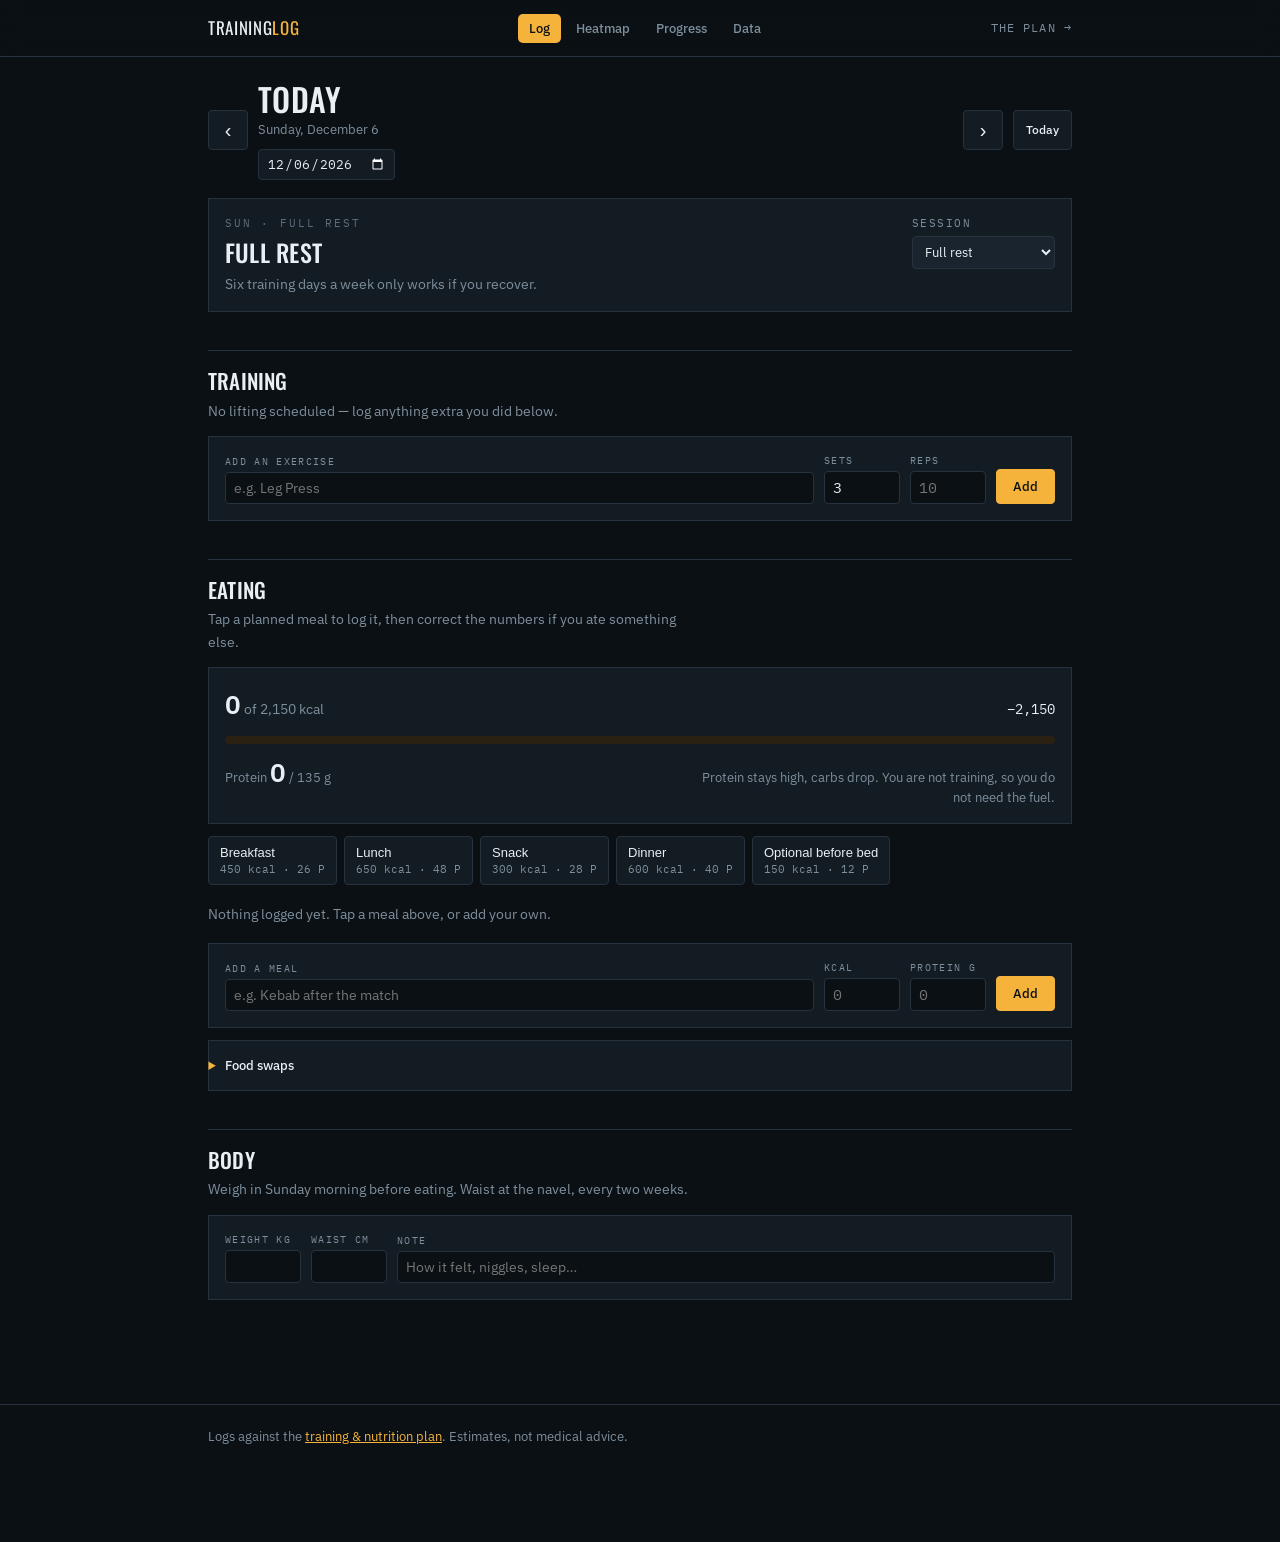
==== index.html @ fa5b1316 "Training log: daily workout and meal tracker" ====
<!doctype html>
<html lang="en"><head>
<meta charset="utf-8">
<meta name="viewport" content="width=device-width, initial-scale=1">
<title>Training Log</title>
<meta name="description" content="Daily workout and meal log for the training &amp; nutrition plan.">
<meta name="theme-color" content="#0B1015">
<link rel="preconnect" href="https://fonts.googleapis.com">
<link rel="preconnect" href="https://fonts.gstatic.com" crossorigin>
<link href="https://fonts.googleapis.com/css2?family=Oswald:wght@400;500;600&family=IBM+Plex+Mono:wght@400;500;600&family=IBM+Plex+Sans:wght@400;500;600&display=swap" rel="stylesheet">
<link rel="stylesheet" href="assets/css/app.css">
</head><body>

<header class="bar"><div class="bar-in">
  <a class="brand" href="#" aria-label="Training log">TRAINING<em>LOG</em></a>
  <nav class="tabs" role="tablist">
    <button data-view="log" class="is-on">Log</button>
    <button data-view="heatmap">Heatmap</button>
    <button data-view="progress">Progress</button>
    <button data-view="data">Data</button>
  </nav>
  <a class="plan-link" href="training-nutrition-plan.html">The plan &rarr;</a>
</div></header>

<main class="wrap">

<!-- ============ LOG ============ -->
<section class="view" id="view-log">
  <div class="date-row">
    <button id="prev" aria-label="Previous day">‹</button>
    <div class="date-mid">
      <h2 id="log-title">Today</h2>
      <p id="log-sub"></p>
      <input type="date" id="log-date" aria-label="Pick a date">
    </div>
    <button id="next" aria-label="Next day">›</button>
    <button id="today" class="btn-sm">Today</button>
  </div>

  <div id="session" class="card"></div>

  <div class="blk-head"><h3>Training</h3><p id="work-sum"></p></div>
  <div id="exercises"></div>

  <form id="add-ex" class="card add-row">
    <label class="fld grow"><span>Add an exercise</span><input name="exname" placeholder="e.g. Leg Press" autocomplete="off"></label>
    <label class="fld"><span>sets</span><input name="exsets" type="number" min="1" max="12" value="3" inputmode="numeric"></label>
    <label class="fld"><span>reps</span><input name="exreps" placeholder="10" autocomplete="off"></label>
    <button class="btn">Add</button>
  </form>

  <div class="blk-head"><h3>Eating</h3><p>Tap a planned meal to log it, then correct the numbers if you ate something else.</p></div>
  <div id="kcal-sum" class="card"></div>
  <div id="meal-presets" class="chips"></div>
  <ul id="meals" class="meal-list"></ul>

  <form id="add-meal" class="card add-row">
    <label class="fld grow"><span>Add a meal</span><input name="mname" placeholder="e.g. Kebab after the match" autocomplete="off"></label>
    <label class="fld"><span>kcal</span><input name="mkcal" type="number" min="0" step="10" placeholder="0" inputmode="numeric"></label>
    <label class="fld"><span>protein g</span><input name="mprot" type="number" min="0" step="1" placeholder="0" inputmode="numeric"></label>
    <button class="btn">Add</button>
  </form>

  <details class="card swaps-card">
    <summary>Food swaps</summary>
    <dl id="swaps" class="swaps"></dl>
  </details>

  <div class="blk-head"><h3>Body</h3><p>Weigh in Sunday morning before eating. Waist at the navel, every two weeks.</p></div>
  <div class="card body-row">
    <label class="fld"><span>Weight kg</span><input type="number" id="f-weight" step="0.1" min="0" inputmode="decimal"></label>
    <label class="fld"><span>Waist cm</span><input type="number" id="f-waist" step="0.5" min="0" inputmode="decimal"></label>
    <label class="fld grow"><span>Note</span><input type="text" id="f-note" placeholder="How it felt, niggles, sleep…" autocomplete="off"></label>
  </div>
</section>

<!-- ============ HEATMAP ============ -->
<section class="view" id="view-heatmap" hidden>
  <div class="blk-head"><h2>The last year</h2>
    <p>One square per day. Click a square to open that day's log.</p></div>

  <div class="filter-row" id="metric-pick" role="group" aria-label="Heatmap metric">
    <button data-metric="sets" class="is-on">Sets completed</button>
    <button data-metric="volume">Volume lifted</button>
    <button data-metric="kcal">Calories vs target</button>
  </div>

  <div class="card">
    <div class="heat-scroll"><div id="heat"></div></div>
    <div class="heat-legend" id="heat-legend"></div>
  </div>

  <dl class="stats" id="heat-stats"></dl>

  <details class="card">
    <summary>Every logged day, as a table</summary>
    <div class="tbl" id="heat-table"></div>
  </details>
</section>

<!-- ============ PROGRESS ============ -->
<section class="view" id="view-progress" hidden>
  <div class="hero" id="hero"></div>

  <div class="blk-head"><h3>Bodyweight</h3>
    <p>Compare weekly points, not day to day. Flat weight with climbing lifts is recomposition working.</p></div>
  <div class="card"><div id="chart-weight"></div></div>

  <div class="blk-head"><h3>Waist</h3>
    <p>In a recomposition the tape moves before the scale does.</p></div>
  <div class="card"><div id="chart-waist"></div></div>

  <div class="blk-head"><h3>Volume per week</h3>
    <p>Weight × reps across every completed set. If this is not trending up, nothing else matters.</p></div>
  <div class="card"><div id="chart-volume"></div></div>

  <div class="blk-head"><h3>Lifts</h3><p>Your best set on every exercise you have logged.</p></div>
  <div class="card tbl" id="lifts"></div>
</section>

<!-- ============ DATA ============ -->
<section class="view" id="view-data" hidden>
  <div class="blk-head"><h2>Your data</h2>
    <p>The log is saved in this browser only — nothing is uploaded anywhere. Clearing site data or
       switching device or browser loses it, so export a copy now and then.</p></div>
  <div class="card">
    <p id="data-sum" class="data-sum"></p>
    <div class="add-row">
      <button class="btn" id="export">Export JSON</button>
      <label class="btn btn-ghost">Import JSON<input type="file" id="import" accept="application/json" hidden></label>
      <button class="btn btn-danger" id="wipe">Delete everything</button>
    </div>
  </div>
</section>

</main>

<footer class="foot"><div class="wrap">
  <p>Logs against the <a href="training-nutrition-plan.html">training &amp; nutrition plan</a>.
     Estimates, not medical advice.</p>
</div></footer>

<script src="assets/js/plan.js"></script>
<script src="assets/js/store.js"></script>
<script src="assets/js/charts.js"></script>
<script src="assets/js/app.js"></script>
</body></html>
---- assets/css/app.css ----
/* Same palette and type as training-nutrition-plan.html, so the log and the plan
   read as one thing. */

:root{
  --ink:#0B1015; --panel:#131B23; --panel2:#1A242E; --line:#26333E;
  --chalk:#E9EFF4; --mute:#7E8F9C; --amber:#F5B33C; --pitch:#3E9B6E; --rest:#5E6E7C;
  --danger:#D9634C;
  --disp:"Oswald","Haettenschweiler","Arial Narrow",sans-serif;
  --body:"IBM Plex Sans",system-ui,-apple-system,sans-serif;
  --mono:"IBM Plex Mono","SFMono-Regular",Consolas,monospace;
}
*{box-sizing:border-box}
body{margin:0;background:var(--ink);color:var(--chalk);font:400 16px/1.6 var(--body);
  -webkit-font-smoothing:antialiased}
h1,h2,h3,h4{font-family:var(--disp);font-weight:500;letter-spacing:.01em;margin:0;line-height:1.15}
.num{font-family:var(--mono);font-variant-numeric:tabular-nums}
.wrap{max-width:900px;margin:0 auto;padding:0 18px 72px}
.unit{color:var(--mute);font-weight:400}
.empty{color:var(--mute);font-size:14px;margin:6px 0}

/* ---- top bar ---- */
.bar{position:sticky;top:0;z-index:40;background:rgba(11,16,21,.94);
  backdrop-filter:blur(10px);border-bottom:1px solid var(--line)}
.bar-in{max-width:900px;margin:0 auto;padding:0 18px;display:flex;align-items:center;
  justify-content:space-between;gap:14px;height:56px}
.brand{font-family:var(--disp);font-size:17px;letter-spacing:.04em;text-decoration:none;color:var(--chalk)}
.brand em{font-style:normal;color:var(--amber)}
.plan-link{font-family:var(--mono);font-size:11.5px;letter-spacing:.1em;text-transform:uppercase;
  color:var(--mute);text-decoration:none;white-space:nowrap}
.plan-link:hover{color:var(--amber)}
.tabs{display:flex;gap:4px;overflow-x:auto;scrollbar-width:none}
.tabs::-webkit-scrollbar{display:none}
.tabs button{background:none;border:0;color:var(--mute);font:500 13px/1 var(--body);
  padding:8px 11px;border-radius:5px;cursor:pointer;white-space:nowrap}
.tabs button:hover{color:var(--chalk)}
.tabs button.is-on{color:var(--ink);background:var(--amber)}

/* ---- blocks ---- */
.blk-head{margin:38px 0 14px;border-top:1px solid var(--line);padding-top:18px}
.blk-head h2{font-size:30px;text-transform:uppercase}
.blk-head h3{font-size:21px;text-transform:uppercase}
.blk-head p{margin:6px 0 0;color:var(--mute);font-size:14px;max-width:62ch}
.card{background:var(--panel);border:1px solid var(--line);padding:16px;margin:0 0 12px}

/* ---- date row ---- */
.date-row{display:flex;align-items:center;gap:10px;padding:24px 0 18px}
.date-mid{flex:1;min-width:0}
.date-mid h2{font-size:32px;text-transform:uppercase}
.date-mid p{margin:2px 0 0;color:var(--mute);font-size:13px}
#log-date{margin-top:8px;background:var(--panel);border:1px solid var(--line);color:var(--chalk);
  font:400 13px var(--mono);padding:5px 8px;border-radius:4px;color-scheme:dark}
.date-row>button{background:var(--panel);border:1px solid var(--line);color:var(--chalk);
  width:40px;height:40px;font-size:20px;cursor:pointer;border-radius:4px;flex:none}
.date-row>button:hover{border-color:var(--amber);color:var(--amber)}
.btn-sm{width:auto!important;padding:0 12px;font:500 12px/1 var(--body)!important}

/* ---- session header ---- */
.sess-head{display:flex;justify-content:space-between;align-items:flex-start;gap:16px;flex-wrap:wrap}
.eyebrow{font-family:var(--mono);font-size:10.5px;letter-spacing:.2em;text-transform:uppercase;
  color:var(--amber);margin:0 0 8px}
.eyebrow.football{color:var(--pitch)} .eyebrow.rest{color:var(--rest)}
.sess-head h3{font-size:24px;text-transform:uppercase}
.sess-focus{margin:6px 0 0;color:var(--mute);font-size:14px;max-width:52ch}
.swap-sess{font-family:var(--mono);font-size:10.5px;letter-spacing:.14em;text-transform:uppercase;
  color:var(--mute);display:flex;flex-direction:column;gap:5px}
.swap-sess select{background:var(--panel2);border:1px solid var(--line);color:var(--chalk);
  font:400 13px var(--body);padding:6px 8px;border-radius:4px}

/* ---- exercise cards ---- */
.ex{background:var(--panel);border:1px solid var(--line);padding:14px 16px;margin:0 0 10px}
.ex-head{display:flex;justify-content:space-between;align-items:baseline;gap:12px}
.ex-head h4{font-size:18px;text-transform:uppercase}
.badge{font:500 9.5px/1 var(--mono);letter-spacing:.14em;color:var(--ink);background:var(--mute);
  padding:3px 5px;margin-left:8px;vertical-align:middle;border-radius:3px}
.ex-load{margin:0;font-family:var(--mono);font-size:14px;color:var(--amber);white-space:nowrap}
.ex-load .x{color:var(--mute)}
.ex-meta{margin:5px 0 0;color:var(--mute);font-size:12.5px}
.tag{display:inline-block;margin-left:8px;border:1px solid var(--line);padding:1px 6px;
  border-radius:3px;font-size:11.5px}
.last{margin:8px 0 0;font-size:12.5px;color:var(--mute)}
.last .num{color:var(--chalk)}
.cue{margin:10px 0 0;font-size:13.5px;color:var(--mute);border-left:2px solid var(--amber);padding-left:10px}

.sets{margin:12px 0 0;display:flex;flex-direction:column;gap:6px}
.set{display:flex;align-items:flex-end;gap:8px;background:var(--panel2);padding:7px 9px;border-radius:4px}
.set.is-done{background:#172620;box-shadow:inset 2px 0 0 var(--pitch)}
.set-n{width:16px;color:var(--mute);font-size:12px;flex:none;padding-bottom:7px}
.fld{display:flex;flex-direction:column;gap:3px;min-width:0}
.fld>span{font-family:var(--mono);font-size:9.5px;letter-spacing:.14em;text-transform:uppercase;color:var(--mute)}
.fld input,.fld select{background:var(--ink);border:1px solid var(--line);color:var(--chalk);
  font:400 15px var(--mono);padding:6px 8px;border-radius:4px;width:76px;min-width:0}
.fld.grow{flex:1}.fld.grow input{width:100%;font-family:var(--body);font-size:14px}
.fld input:focus{outline:none;border-color:var(--amber)}
.tick{flex:none;width:38px;height:34px;border:1px solid var(--line);background:var(--ink);
  color:var(--mute);font-size:15px;cursor:pointer;border-radius:4px}
.tick[aria-pressed="true"]{background:var(--pitch);border-color:var(--pitch);color:var(--ink)}
.x{flex:none;width:28px;height:34px;border:1px solid var(--line);background:none;color:var(--mute);
  font-size:17px;line-height:1;cursor:pointer;border-radius:4px}
.x:hover{color:var(--danger);border-color:var(--danger)}
.ex-foot{margin:11px 0 0;display:flex;gap:16px}
.lnk{background:none;border:0;padding:0;color:var(--amber);font:500 12.5px var(--body);cursor:pointer}
.lnk:hover{text-decoration:underline}
.lnk-dim{color:var(--mute);margin-left:auto}

.add-row{display:flex;gap:10px;align-items:flex-end;flex-wrap:wrap}
.btn{background:var(--amber);border:1px solid var(--amber);color:var(--ink);
  font:500 13px/1 var(--body);padding:10px 16px;cursor:pointer;border-radius:4px}
.btn:hover{filter:brightness(1.08)}
.btn-ghost{background:none;color:var(--chalk);border-color:var(--line)}
.btn-danger{background:none;color:var(--danger);border-color:var(--danger)}

/* ---- calories meter ---- */
.meter-top{display:flex;justify-content:space-between;align-items:baseline;gap:12px;font-size:14px}
.meter-top>span:first-child b{font-size:26px;font-family:var(--body);font-weight:600;font-variant-numeric:normal}
.meter-sub b{font-family:var(--body);font-weight:600;font-variant-numeric:normal}
.meter-top .over{color:var(--danger)}
.meter-track{height:8px;background:#2A2113;border-radius:4px;margin:10px 0 8px;overflow:hidden}
.meter-fill{height:100%;background:var(--amber);border-radius:4px;transition:width .18s ease}
.meter-sub{font-size:12.5px;color:var(--mute)}
.meter-sub b{color:var(--chalk)}
.meter-sub>span:last-child{text-align:right;max-width:46ch}

.chips{display:flex;flex-wrap:wrap;gap:7px;margin:0 0 12px}
.chip{display:flex;flex-direction:column;gap:2px;text-align:left;background:var(--panel);
  border:1px solid var(--line);color:var(--chalk);padding:8px 11px;cursor:pointer;border-radius:4px}
.chip:hover{border-color:var(--amber)}
.chip-when{font-size:13px}
.chip-n{font-size:11px;color:var(--mute)}

.meal-list{list-style:none;margin:0 0 12px;padding:0;display:flex;flex-direction:column;gap:6px}
.meal{display:flex;align-items:flex-end;gap:8px;background:var(--panel);border:1px solid var(--line);
  padding:9px 11px;border-radius:4px}
.meal-txt{flex:1;min-width:0;display:flex;flex-direction:column;gap:2px}
.meal-when{background:none;border:0;color:var(--chalk);font:500 14px var(--body);padding:2px 0;width:100%}
.meal-when:focus{outline:none;border-bottom:1px solid var(--amber)}
.meal-what{font-size:12px;color:var(--mute);overflow:hidden;text-overflow:ellipsis;white-space:nowrap}
.meal .fld input{width:64px}

.swaps{margin:12px 0 0;display:grid;gap:8px}
.swap{display:flex;gap:12px;font-size:13.5px}
.swap dt{font-family:var(--mono);font-size:10.5px;letter-spacing:.14em;text-transform:uppercase;
  color:var(--amber);width:70px;flex:none;padding-top:3px}
.swap dd{margin:0;color:var(--mute)}
details summary{cursor:pointer;font:500 13px var(--body);color:var(--chalk);list-style-position:outside}
details summary::marker{color:var(--amber)}
.body-row{display:flex;gap:10px;flex-wrap:wrap;align-items:flex-end}

/* ---- heatmap ---- */
.filter-row{display:flex;gap:6px;flex-wrap:wrap;margin:0 0 14px}
.filter-row button{background:var(--panel);border:1px solid var(--line);color:var(--mute);
  font:500 12.5px var(--body);padding:7px 13px;cursor:pointer;border-radius:4px}
.filter-row button:hover{color:var(--chalk)}
.filter-row button.is-on{background:var(--amber);border-color:var(--amber);color:var(--ink)}
.heat-scroll{overflow-x:auto;padding-bottom:4px}
.cell{cursor:pointer}
.cell:hover,.cell:focus{stroke:var(--chalk);stroke-width:1.5;outline:none}
.cell-today{stroke:var(--chalk);stroke-width:1}
text.ax{fill:var(--mute);font:400 9.5px var(--mono)}
text.ax-em{fill:var(--chalk);font:500 11px var(--mono)}
.chart-svg{width:100%;height:auto;display:block}
.hit{cursor:pointer}.hit:focus{outline:none}
.heat-legend{display:flex;align-items:center;gap:4px;justify-content:flex-end;margin-top:10px;
  font-family:var(--mono);font-size:10px;color:var(--mute)}
.heat-legend i{width:12px;height:12px;border-radius:2.5px;display:block}
.heat-legend span:first-child{margin-right:4px}
.heat-legend span:last-child{margin-left:4px}

.stats{display:grid;grid-template-columns:repeat(auto-fit,minmax(150px,1fr));gap:1px;
  background:var(--line);border:1px solid var(--line);margin:12px 0}
.stat{background:var(--panel);padding:14px 16px}
.stat dt{font-family:var(--mono);font-size:10px;letter-spacing:.16em;text-transform:uppercase;color:var(--mute)}
.stat dd{margin:6px 0 0;font:600 28px/1 var(--body)}
.stat p{margin:4px 0 0;font-size:12px;color:var(--mute)}

/* ---- progress ---- */
.hero{padding:34px 0 6px}
.hero-label{font-family:var(--mono);font-size:10.5px;letter-spacing:.2em;text-transform:uppercase;
  color:var(--amber);margin:0 0 10px}
.hero-num{margin:0;font:600 56px/1 var(--body)}
.hero-num .unit{font-size:22px;margin-left:8px}
.hero-sub{margin:10px 0 0;color:var(--mute);font-size:14px}
.hero-sub .ok{color:var(--pitch)} .hero-sub .warn{color:var(--amber)}

/* ---- tables ---- */
.tbl{overflow-x:auto}
.tbl table{border-collapse:collapse;width:100%;font-size:13.5px;min-width:420px}
.tbl th,.tbl td{text-align:left;padding:8px 10px;border-bottom:1px solid var(--line);white-space:nowrap}
.tbl thead th{font-family:var(--mono);font-size:10px;letter-spacing:.14em;text-transform:uppercase;
  color:var(--mute);font-weight:500}
.tbl .r{text-align:right}
.tbl tbody tr:last-child td{border-bottom:0}
.data-sum{margin:0 0 14px;color:var(--mute);font-size:14px}

/* ---- tooltip ---- */
.tip{position:absolute;z-index:60;pointer-events:none;background:var(--panel2);
  border:1px solid var(--line);padding:8px 10px;border-radius:4px;font-size:12.5px;
  line-height:1.45;max-width:230px;box-shadow:0 6px 20px rgba(0,0,0,.5)}
.tip b{font-weight:600}

.foot{border-top:1px solid var(--line);padding:22px 0;margin-top:20px}
.foot p{margin:0;color:var(--mute);font-size:13px}
.foot a{color:var(--amber)}

@media (max-width:560px){
  .wrap{padding:0 14px 60px}
  .date-mid h2{font-size:26px}
  .hero-num{font-size:46px}
  .fld input{width:66px}
  .meter-sub>span:last-child{display:none}
  .plan-link{display:none}
}
@media (prefers-reduced-motion:reduce){*{transition:none!important}}
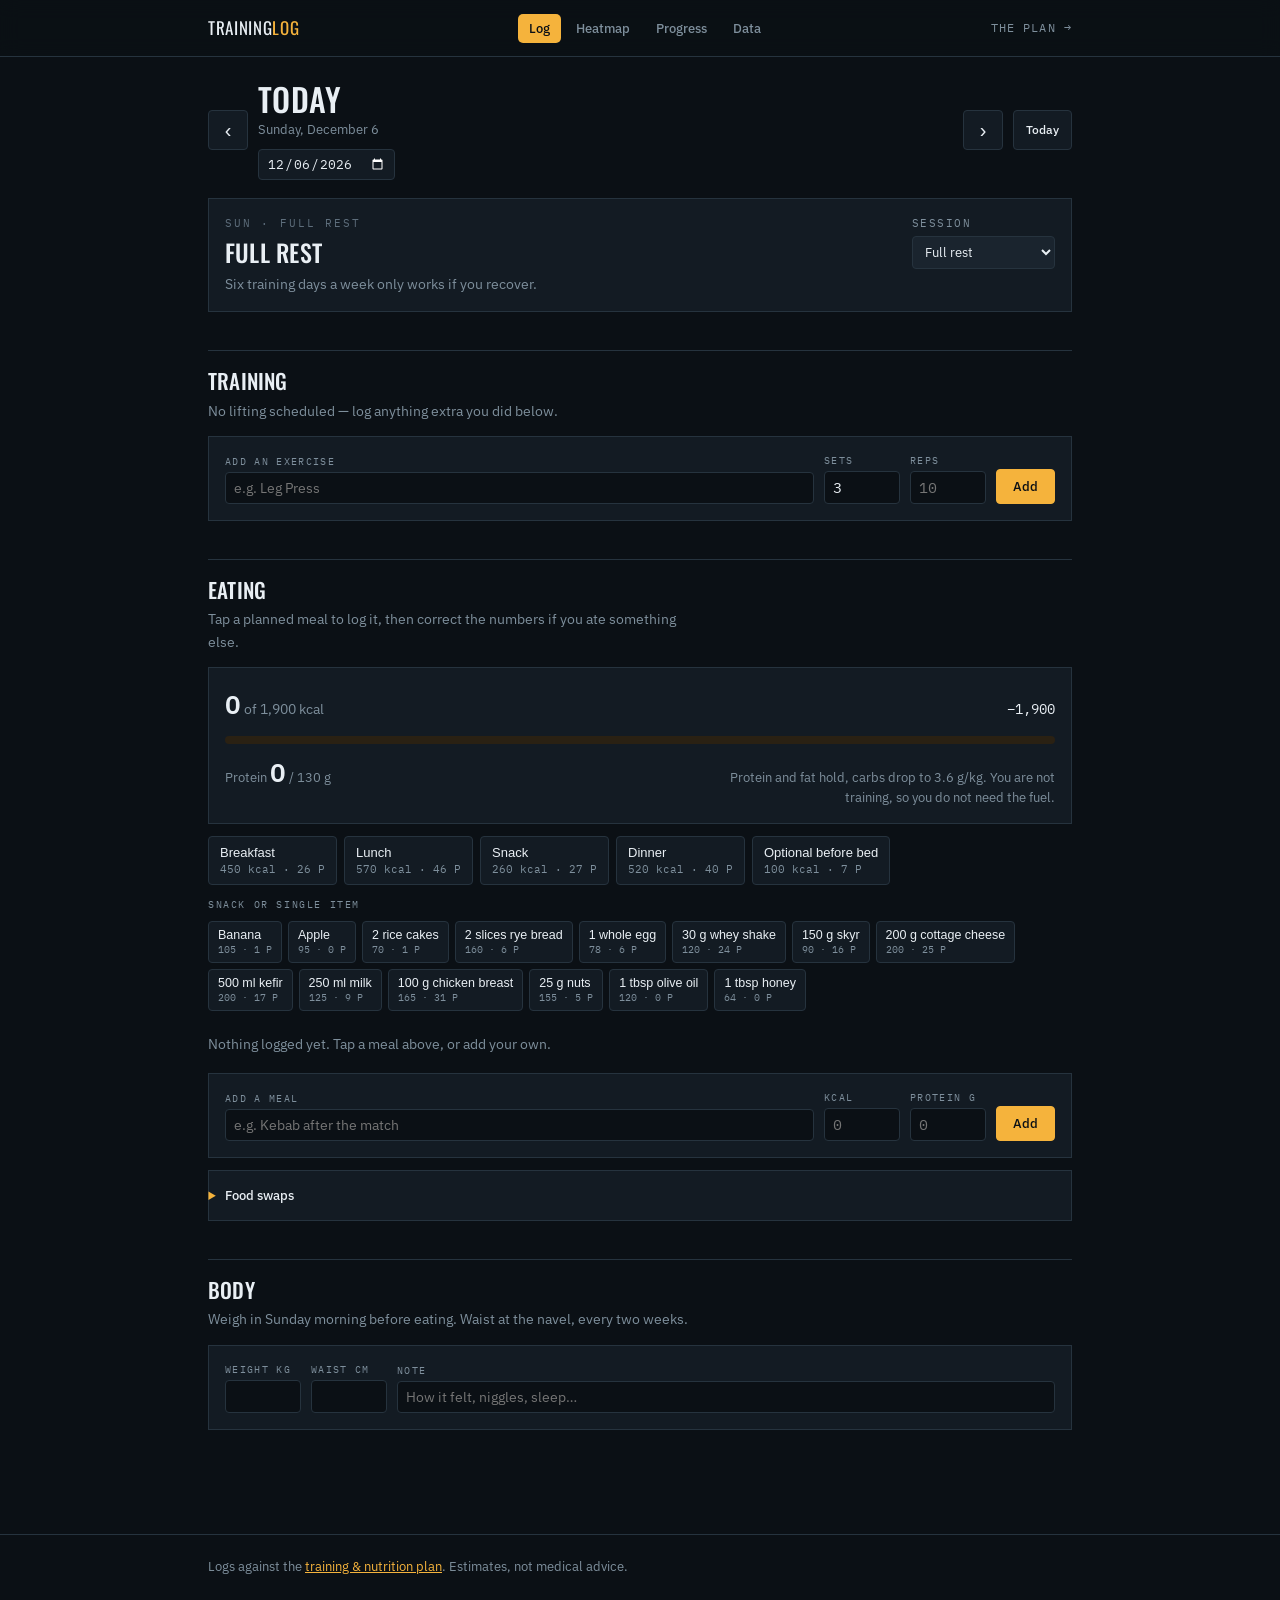
==== commit 65533b0d: "Recalculate nutrition targets for 59 kg, add snack quick-add Targets were built for 61 kg. At 59 kg " ====
--- a/index.html
+++ b/index.html
@@ -39,7 +39,11 @@
 
   <div id="session" class="card"></div>
 
-  <div class="blk-head"><h3>Training</h3><p id="work-sum"></p></div>
+  <div class="blk-head blk-head-row">
+    <div><h3>Training</h3><p id="work-sum"></p></div>
+    <button id="anim" class="btn-ghost btn-tiny">Pause demos</button>
+  </div>
+  <div id="attend" class="card" hidden></div>
   <div id="exercises"></div>
 
   <form id="add-ex" class="card add-row">
@@ -52,6 +56,10 @@
   <div class="blk-head"><h3>Eating</h3><p>Tap a planned meal to log it, then correct the numbers if you ate something else.</p></div>
   <div id="kcal-sum" class="card"></div>
   <div id="meal-presets" class="chips"></div>
+
+  <p class="chips-label">Snack or single item</p>
+  <div id="quick-foods" class="chips chips-sm"></div>
+
   <ul id="meals" class="meal-list"></ul>
 
   <form id="add-meal" class="card add-row">
@@ -80,7 +88,7 @@
     <p>One square per day. Click a square to open that day's log.</p></div>
 
   <div class="filter-row" id="metric-pick" role="group" aria-label="Heatmap metric">
-    <button data-metric="sets" class="is-on">Sets completed</button>
+    <button data-metric="sets" class="is-on">Training done</button>
     <button data-metric="volume">Volume lifted</button>
     <button data-metric="kcal">Calories vs target</button>
   </div>
@@ -121,8 +129,9 @@
 <!-- ============ DATA ============ -->
 <section class="view" id="view-data" hidden>
   <div class="blk-head"><h2>Your data</h2>
-    <p>The log is saved in this browser only — nothing is uploaded anywhere. Clearing site data or
-       switching device or browser loses it, so export a copy now and then.</p></div>
+    <p>The log lives in this browser. Clearing site data, or switching browser or phone, loses it —
+       so either export a copy now and then, or set up the daily backup below and stop thinking
+       about it.</p></div>
   <div class="card">
     <p id="data-sum" class="data-sum"></p>
     <div class="add-row">
@@ -131,9 +140,57 @@
       <button class="btn btn-danger" id="wipe">Delete everything</button>
     </div>
   </div>
+
+  <div class="blk-head"><h3>Daily backup to GitHub</h3>
+    <p>Phones throw away website storage — iOS clears it for sites you have not opened in about a
+       week. Point this at a <strong>private</strong> repository and the log copies itself there once a
+       day, so losing the phone is not losing the training history.</p></div>
+
+  <div class="card" id="backup-card">
+    <p class="bk-status" id="bk-status"></p>
+
+    <div class="bk-fields">
+      <label class="fld grow"><span>Private repo</span>
+        <input type="text" id="bk-repo" placeholder="your-username/gym-log-data"
+               autocomplete="off" autocapitalize="none" spellcheck="false"></label>
+      <label class="fld"><span>File</span>
+        <input type="text" id="bk-path" placeholder="log.json" autocomplete="off"
+               autocapitalize="none" spellcheck="false"></label>
+    </div>
+    <label class="fld grow bk-token"><span>Fine-grained token</span>
+      <input type="password" id="bk-token" placeholder="github_pat_…" autocomplete="off"
+             autocapitalize="none" spellcheck="false"></label>
+
+    <div class="add-row bk-actions">
+      <button class="btn" id="bk-save">Save &amp; back up now</button>
+      <button class="btn btn-ghost" id="bk-restore">Restore from GitHub</button>
+      <button class="btn btn-ghost" id="bk-forget">Forget token</button>
+    </div>
+
+    <details class="bk-help">
+      <summary>How to set this up on your phone</summary>
+      <ol>
+        <li>On github.com, create a <strong>new private repository</strong> — call it
+            <code>gym-log-data</code>. Tick “Add a README”, so it is not empty.</li>
+        <li>Go to <strong>Settings → Developer settings → Personal access tokens →
+            Fine-grained tokens → Generate new token</strong>.</li>
+        <li>Repository access: <strong>Only select repositories</strong> → pick
+            <code>gym-log-data</code>. Nothing else.</li>
+        <li>Permissions: <strong>Repository permissions → Contents → Read and write</strong>.
+            Leave every other permission alone.</li>
+        <li>Set an expiry you will remember, generate, and copy the token.</li>
+        <li>Paste it above with the repo name and press <em>Save &amp; back up now</em>.</li>
+      </ol>
+      <p class="bk-warn">The token is kept in this browser only and is never included in an
+         exported log file. Anyone who can unlock this phone can read it, so scope it to the one
+         private repo and nothing more. When it expires, backups stop and this panel says so.</p>
+    </details>
+  </div>
 </section>
 
 </main>
+
+<div id="lightbox" hidden></div>
 
 <footer class="foot"><div class="wrap">
   <p>Logs against the <a href="training-nutrition-plan.html">training &amp; nutrition plan</a>.
@@ -143,5 +200,6 @@
 <script src="assets/js/plan.js"></script>
 <script src="assets/js/store.js"></script>
 <script src="assets/js/charts.js"></script>
+<script src="assets/js/backup.js"></script>
 <script src="assets/js/app.js"></script>
 </body></html>
--- a/assets/css/app.css
+++ b/assets/css/app.css
@@ -210,3 +210,93 @@
   .plan-link{display:none}
 }
 @media (prefers-reduced-motion:reduce){*{transition:none!important}}
+
+/* ---- backup panel ---- */
+.bk-status{margin:0 0 14px;font-size:13.5px;padding:9px 12px;border-radius:4px;border-left:3px solid var(--line)}
+.bk-status.bk-good{border-left-color:var(--pitch);background:#16221D;color:var(--chalk)}
+.bk-status.bk-bad{border-left-color:var(--danger);background:#241713;color:var(--chalk)}
+.bk-status.bk-off{border-left-color:var(--rest);background:var(--panel2);color:var(--mute)}
+.bk-fields{display:flex;gap:10px;flex-wrap:wrap}
+.bk-fields .fld input,.bk-token input{width:100%;font-family:var(--mono);font-size:13px}
+.bk-fields .fld:not(.grow) input{width:118px}
+.bk-token{margin-top:10px}
+.bk-actions{margin-top:14px}
+.bk-actions .btn:disabled{opacity:.45;cursor:not-allowed}
+.bk-help{margin-top:16px;border-top:1px solid var(--line);padding-top:14px}
+.bk-help ol{margin:12px 0 0;padding-left:20px;color:var(--mute);font-size:13.5px}
+.bk-help li{margin-bottom:7px}
+.bk-help code{font-family:var(--mono);font-size:12.5px;color:var(--chalk);background:var(--panel2);
+  padding:1px 5px;border-radius:3px}
+.bk-help strong{color:var(--chalk);font-weight:500}
+.bk-warn{margin:14px 0 0;font-size:12.5px;color:var(--mute);border-left:2px solid var(--amber);padding-left:10px}
+
+/* ---- football attendance ---- */
+.blk-head-row{display:flex;justify-content:space-between;align-items:flex-end;gap:14px}
+.btn-tiny{font:500 11.5px/1 var(--body);padding:7px 11px;border:1px solid var(--line);
+  background:none;color:var(--mute);cursor:pointer;border-radius:4px;flex:none}
+.btn-tiny:hover{color:var(--chalk);border-color:var(--amber)}
+.att{display:flex;justify-content:space-between;align-items:center;gap:16px;flex-wrap:wrap}
+.att h4{font-size:18px;text-transform:uppercase}
+.att p{margin:5px 0 0;color:var(--mute);font-size:13px}
+.att-btns{display:flex;gap:8px}
+.att-btn{border:1px solid var(--line);background:var(--panel2);color:var(--chalk);
+  font:500 14px/1 var(--body);padding:13px 20px;cursor:pointer;border-radius:4px}
+.att-yes.is-on{background:var(--pitch);border-color:var(--pitch);color:var(--ink)}
+.att-no.is-on{background:var(--rest);border-color:var(--rest);color:var(--ink)}
+.att-btn:hover{border-color:var(--amber)}
+
+/* ---- demo photos ---- */
+.ex-top{display:flex;gap:14px;align-items:flex-start}
+.ex-info{flex:1;min-width:0}
+.demo{margin:0;position:relative;background:#EDEDED;border-radius:3px;overflow:hidden;
+  width:132px;flex:none;aspect-ratio:4/3;cursor:pointer;border:0;padding:0}
+.demo:hover,.demo:focus{outline:2px solid var(--amber);outline-offset:2px}
+.fr{position:absolute;inset:0;width:100%;height:100%;object-fit:cover;display:block}
+.fr-b{animation:flip 1.7s steps(1,end) infinite}
+@keyframes flip{0%,50%{opacity:0}50.01%,100%{opacity:1}}
+body.still .fr-b{animation-play-state:paused;opacity:0}
+.demo-cap{position:absolute;left:0;right:0;bottom:0;background:rgba(11,16,21,.82);
+  font-family:var(--mono);font-size:8.5px;letter-spacing:.12em;text-transform:uppercase;
+  color:var(--chalk);padding:4px 6px;display:flex;align-items:center;gap:5px}
+.dot{width:4px;height:4px;border-radius:50%;background:var(--amber);flex:none;
+  animation:pulse 1.7s ease-in-out infinite}
+@keyframes pulse{0%,100%{opacity:.3}50%{opacity:1}}
+body.still .dot{animation:none;opacity:.3}
+
+/* ---- enlarged demo ---- */
+body.lb-open{overflow:hidden}
+#lightbox{position:fixed;inset:0;z-index:80;background:rgba(11,16,21,.9);
+  display:flex;align-items:center;justify-content:center;padding:18px;overflow-y:auto}
+#lightbox[hidden]{display:none}   /* an author display: rule beats the hidden attribute */
+.lb-inner{background:var(--panel);border:1px solid var(--line);max-width:640px;width:100%;
+  position:relative;max-height:100%;overflow-y:auto}
+.lb-x{position:absolute;top:8px;right:8px;z-index:2;width:36px;height:36px;border:0;
+  background:rgba(11,16,21,.75);color:var(--chalk);font-size:22px;line-height:1;cursor:pointer;border-radius:4px}
+.lb-demo{margin:0;position:relative;background:#EDEDED;aspect-ratio:4/3;overflow:hidden}
+.lb-demo .demo-cap{font-size:10px;padding:7px 10px}
+.lb-txt{padding:18px}
+.lb-txt h3{font-size:24px;text-transform:uppercase}
+.lb-txt .ex-load{margin:8px 0 0;display:flex;align-items:baseline;gap:12px;flex-wrap:wrap}
+.lb-cue{margin:14px 0 0;font-size:14.5px;line-height:1.65;border-left:2px solid var(--amber);padding-left:12px}
+.lb-alt{margin:12px 0 0;font-size:13px;color:var(--mute)}
+.lb-alt b{color:var(--chalk);font-weight:500}
+.lb-txt .btn{margin-top:16px;display:inline-block;text-decoration:none}
+
+@media (max-width:560px){
+  .demo{width:104px}
+  .att{gap:12px}
+  .att-btns{width:100%}
+  .att-btn{flex:1}
+}
+@media (prefers-reduced-motion:reduce){
+  .fr-b{animation:none;opacity:0}
+  .dot{animation:none;opacity:.3}
+}
+
+/* ---- quick single-item chips ---- */
+.chips-label{font-family:var(--mono);font-size:10px;letter-spacing:.16em;text-transform:uppercase;
+  color:var(--mute);margin:0 0 8px}
+.chips-sm{gap:6px;margin-bottom:16px}
+.chips-sm .chip{padding:6px 9px;gap:1px}
+.chips-sm .chip-when{font-size:12.5px}
+.chips-sm .chip-n{font-size:10px}
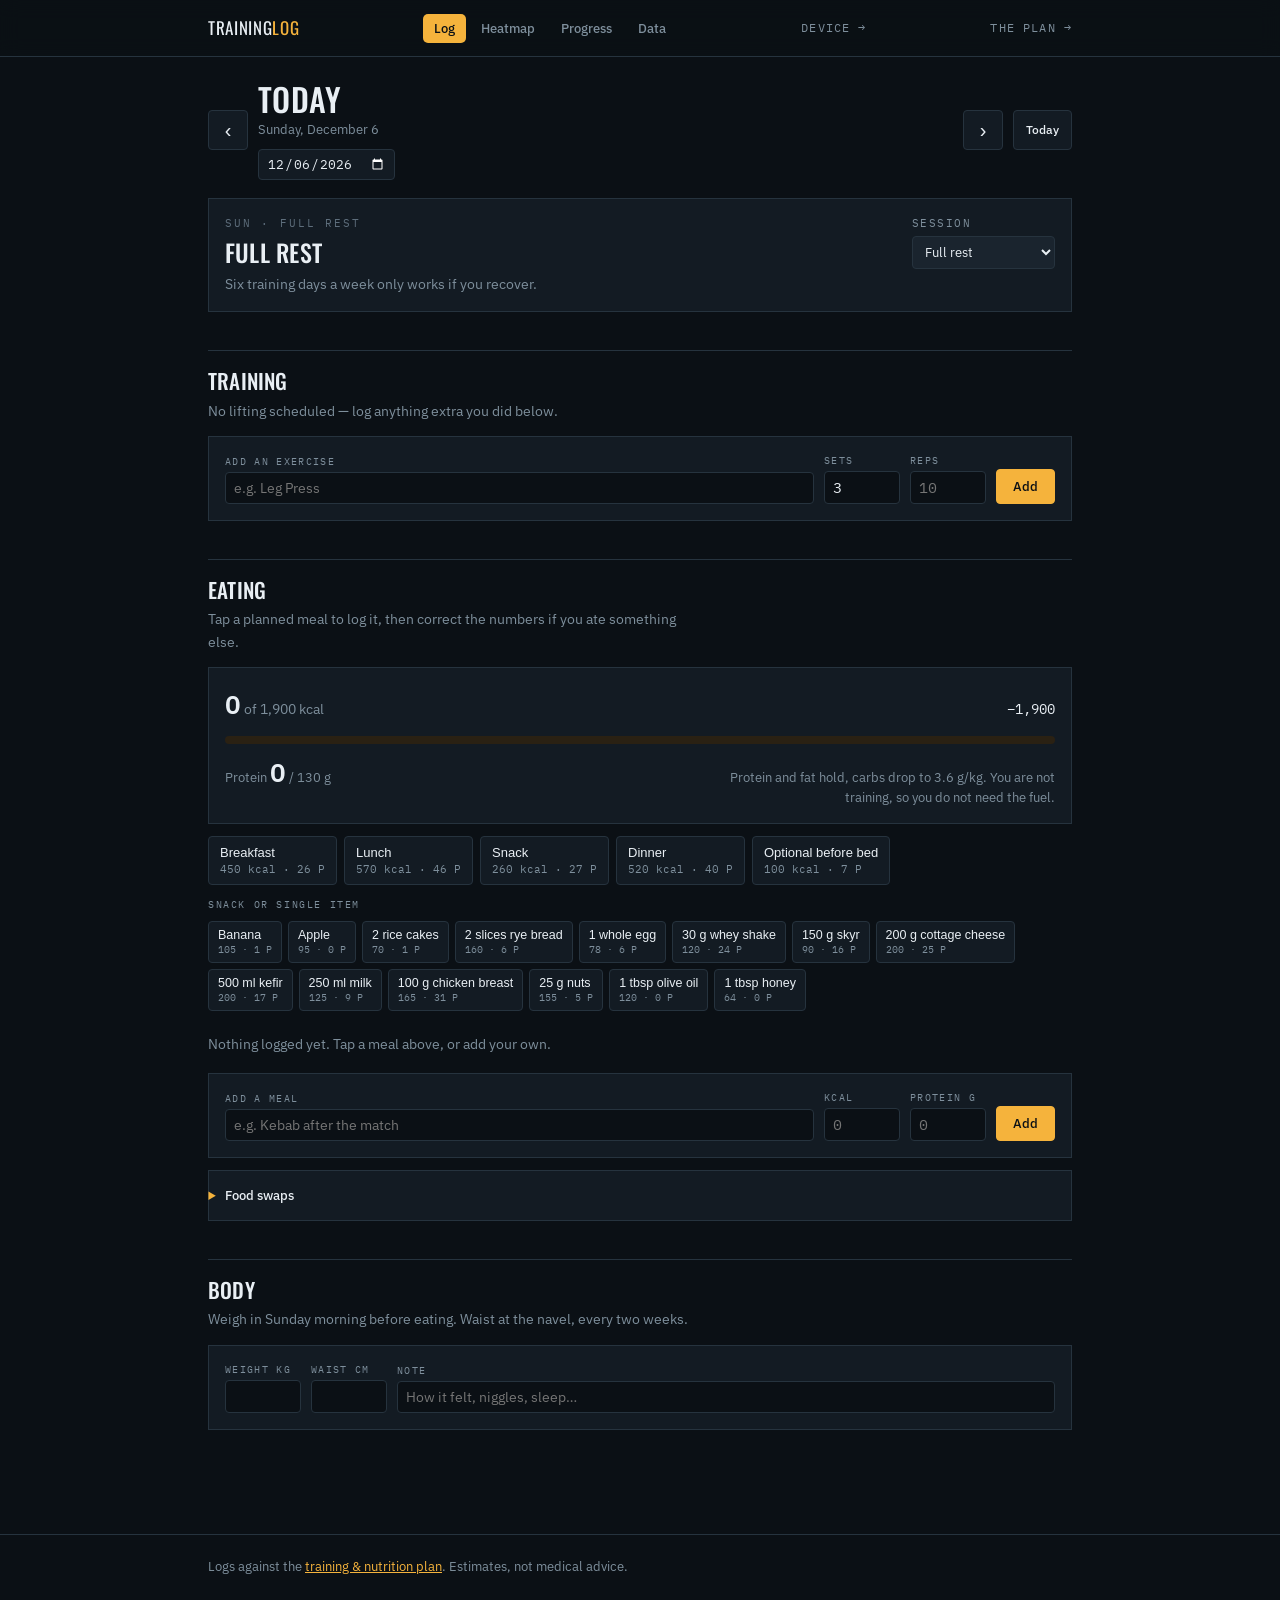
==== commit 1306187a: "Add modular ZIPRO Newlite BLE controller and change-only session logger" ====
--- a/index.html
+++ b/index.html
@@ -19,6 +19,7 @@
     <button data-view="progress">Progress</button>
     <button data-view="data">Data</button>
   </nav>
+  <a class="plan-link" href="device/index.html">Device &rarr;</a>
   <a class="plan-link" href="training-nutrition-plan.html">The plan &rarr;</a>
 </div></header>
 
@@ -45,6 +46,7 @@
   </div>
   <div id="attend" class="card" hidden></div>
   <div id="exercises"></div>
+  <div id="treadmill-runs" class="card" hidden></div>
 
   <form id="add-ex" class="card add-row">
     <label class="fld grow"><span>Add an exercise</span><input name="exname" placeholder="e.g. Leg Press" autocomplete="off"></label>
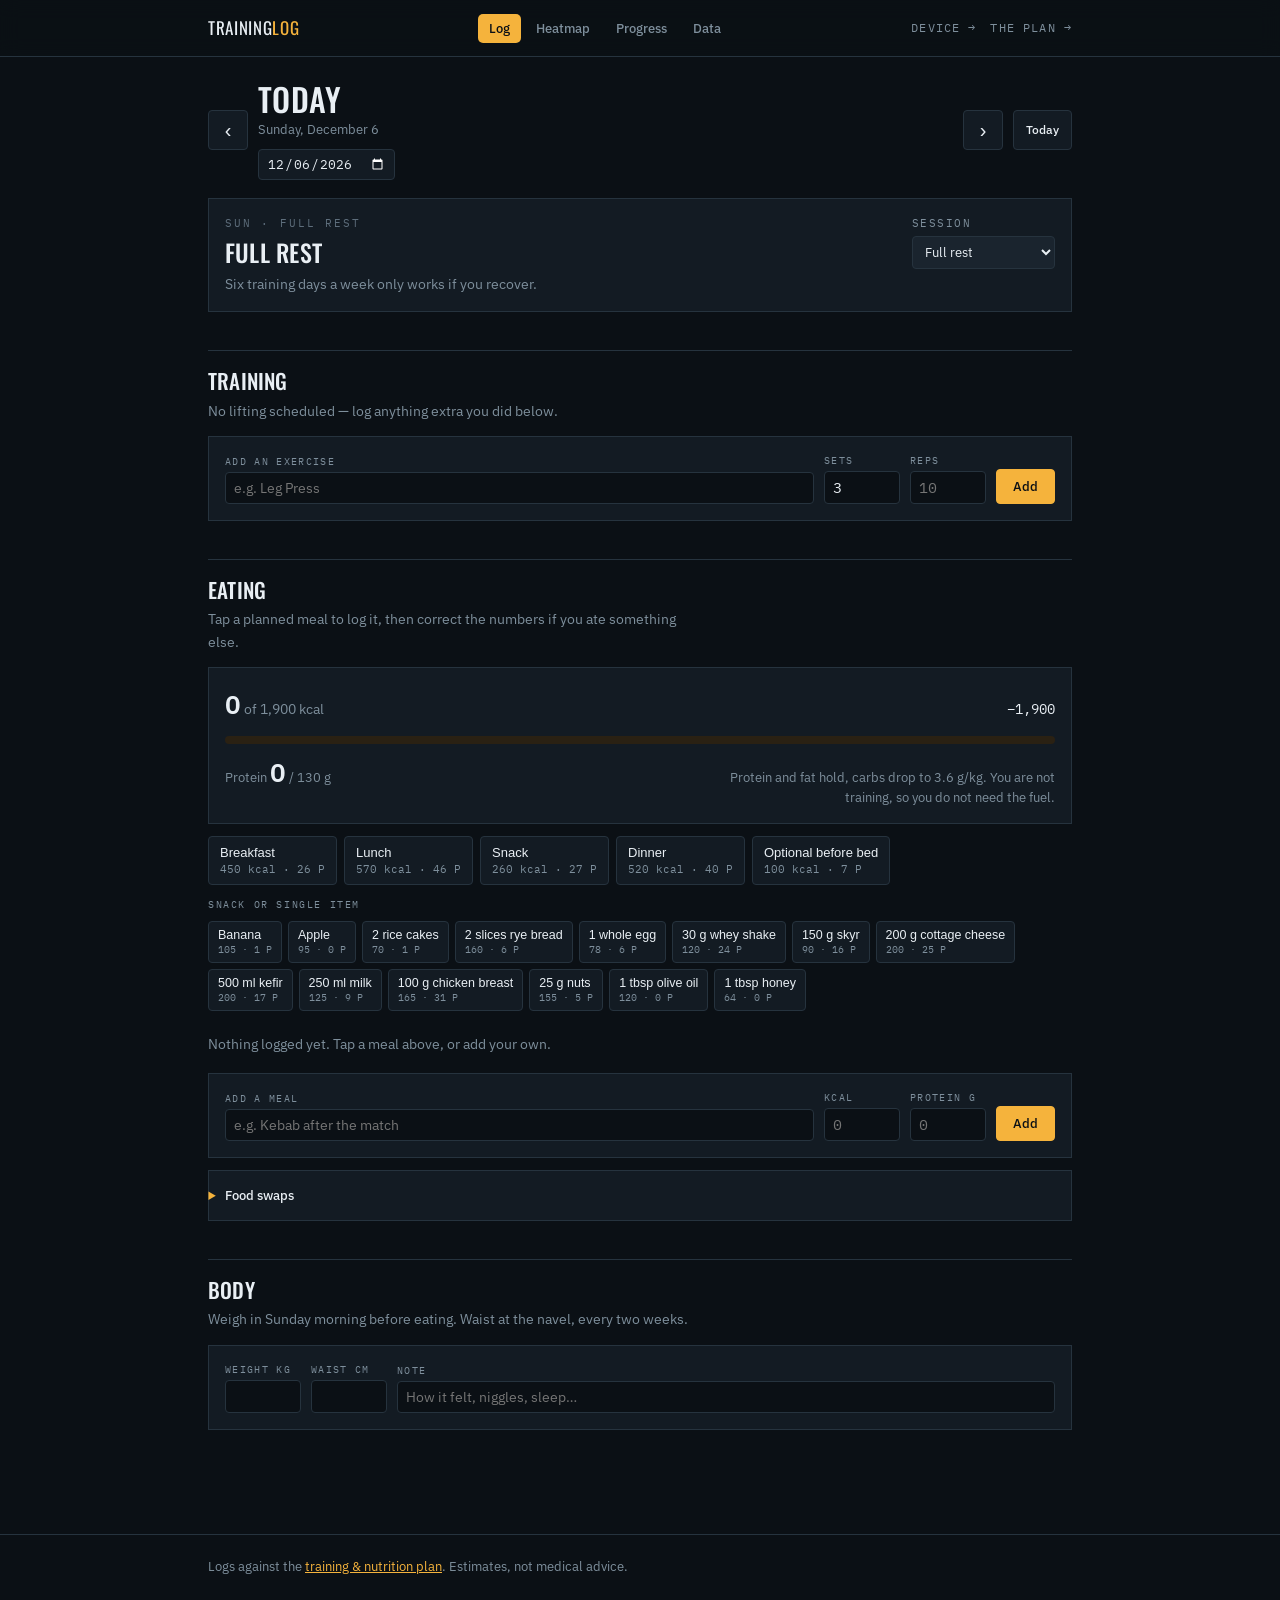
==== commit 0fcc1ebd: "Show Device and Plan links in mobile header" ====
--- a/index.html
+++ b/index.html
@@ -19,8 +19,10 @@
     <button data-view="progress">Progress</button>
     <button data-view="data">Data</button>
   </nav>
-  <a class="plan-link" href="device/index.html">Device &rarr;</a>
-  <a class="plan-link" href="training-nutrition-plan.html">The plan &rarr;</a>
+  <div class="bar-links">
+    <a class="plan-link" href="device/index.html">Device &rarr;</a>
+    <a class="plan-link" href="training-nutrition-plan.html">The plan &rarr;</a>
+  </div>
 </div></header>
 
 <main class="wrap">
--- a/assets/css/app.css
+++ b/assets/css/app.css
@@ -25,6 +25,7 @@
   justify-content:space-between;gap:14px;height:56px}
 .brand{font-family:var(--disp);font-size:17px;letter-spacing:.04em;text-decoration:none;color:var(--chalk)}
 .brand em{font-style:normal;color:var(--amber)}
+.bar-links{display:flex;align-items:center;gap:14px}
 .plan-link{font-family:var(--mono);font-size:11.5px;letter-spacing:.1em;text-transform:uppercase;
   color:var(--mute);text-decoration:none;white-space:nowrap}
 .plan-link:hover{color:var(--amber)}
@@ -203,11 +204,12 @@
 
 @media (max-width:560px){
   .wrap{padding:0 14px 60px}
+  .bar-in{height:auto;flex-wrap:wrap;padding:8px 14px;gap:6px 12px}
+  .tabs{order:3;width:100%;border-top:1px solid var(--line);padding-top:6px}
   .date-mid h2{font-size:26px}
   .hero-num{font-size:46px}
   .fld input{width:66px}
   .meter-sub>span:last-child{display:none}
-  .plan-link{display:none}
 }
 @media (prefers-reduced-motion:reduce){*{transition:none!important}}
 
